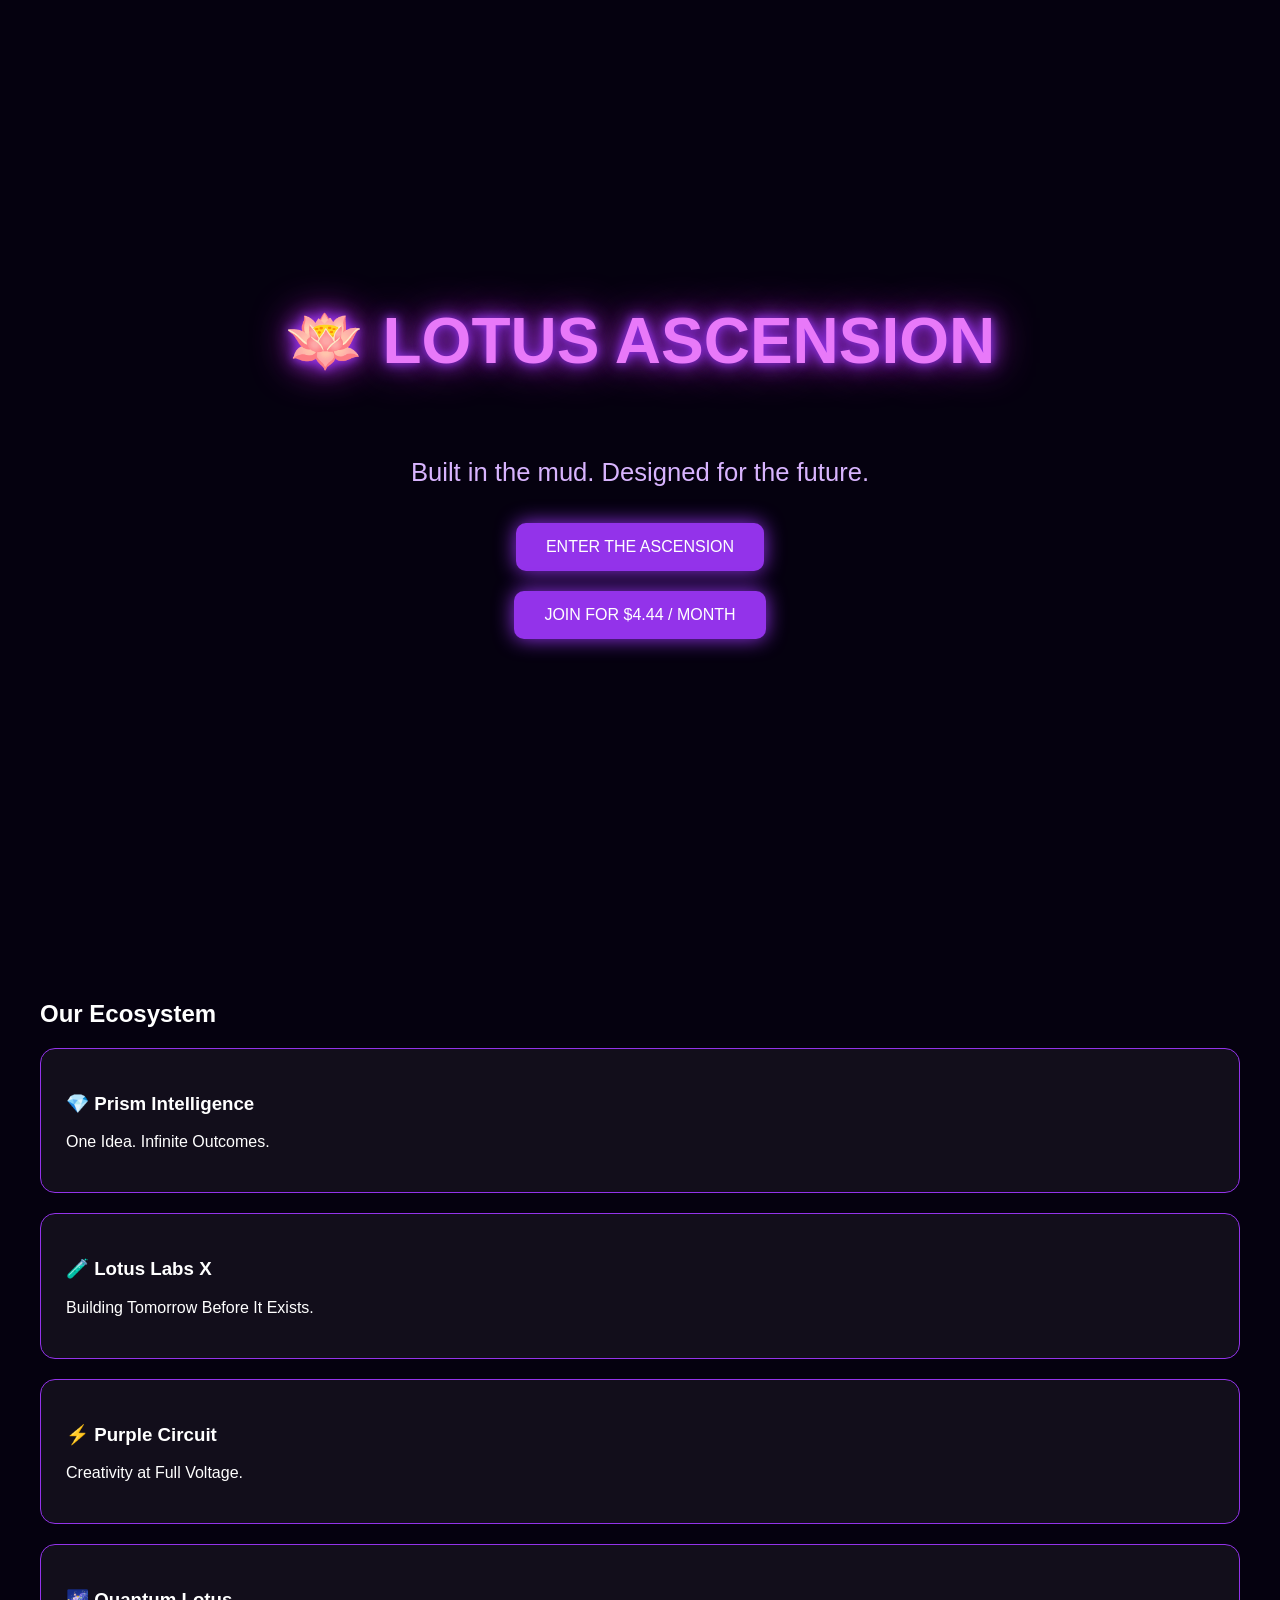
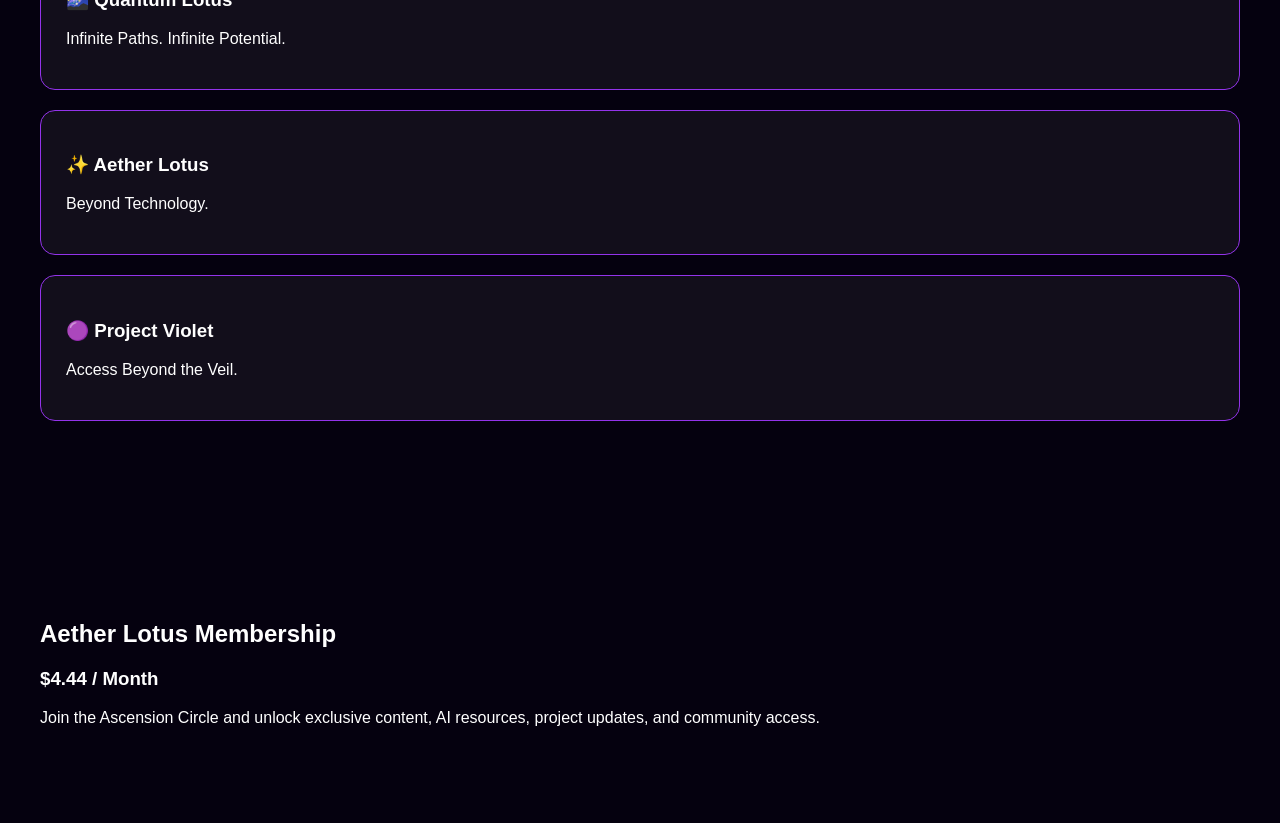
==== index.html @ d68dd7ea "Initial Lotus Ascension website launch Created the foundation of the Lotus Ascension digital ecosyst" ====
<!DOCTYPE html>
<html lang="en">
<head>
<meta charset="UTF-8">
<meta name="viewport" content="width=device-width, initial-scale=1.0">
<title>Lotus Ascension</title>

<style>
body{
    margin:0;
    background:#05010F;
    color:white;
    font-family:Arial, sans-serif;
}

.hero{
    min-height:100vh;
    display:flex;
    flex-direction:column;
    justify-content:center;
    align-items:center;
    text-align:center;
}

h1{
    font-size:4rem;
    color:#E879F9;
    text-shadow:
      0 0 10px #9333EA,
      0 0 20px #9333EA,
      0 0 40px #C026D3;
}

.subtitle{
    font-size:1.6rem;
    color:#d8b4fe;
}

.button{
    background:#9333EA;
    color:white;
    padding:15px 30px;
    margin:10px;
    text-decoration:none;
    border-radius:10px;
    box-shadow:0 0 20px #9333EA;
}

.section{
    max-width:1200px;
    margin:auto;
    padding:80px 25px;
}

.card{
    background:rgba(255,255,255,0.05);
    border:1px solid #9333EA;
    margin:20px 0;
    padding:25px;
    border-radius:15px;
}
</style>
</head>

<body>

<section class="hero">

<h1>🪷 LOTUS ASCENSION</h1>

<p class="subtitle">
Built in the mud. Designed for the future.
</p>

<a class="button" href="#ecosystem">
ENTER THE ASCENSION
</a>

<a class="button" href="#membership">
JOIN FOR $4.44 / MONTH
</a>

</section>

<section id="ecosystem" class="section">

<h2>Our Ecosystem</h2>

<div class="card">
<h3>💎 Prism Intelligence</h3>
<p>One Idea. Infinite Outcomes.</p>
</div>

<div class="card">
<h3>🧪 Lotus Labs X</h3>
<p>Building Tomorrow Before It Exists.</p>
</div>

<div class="card">
<h3>⚡ Purple Circuit</h3>
<p>Creativity at Full Voltage.</p>
</div>

<div class="card">
<h3>🌌 Quantum Lotus</h3>
<p>Infinite Paths. Infinite Potential.</p>
</div>

<div class="card">
<h3>✨ Aether Lotus</h3>
<p>Beyond Technology.</p>
</div>

<div class="card">
<h3>🟣 Project Violet</h3>
<p>Access Beyond the Veil.</p>
</div>

</section>

<section id="membership" class="section">

<h2>Aether Lotus Membership</h2>

<h3>$4.44 / Month</h3>

<p>
Join the Ascension Circle and unlock exclusive content,
AI resources, project updates, and community access.
</p>

</section>

</body>
</html>
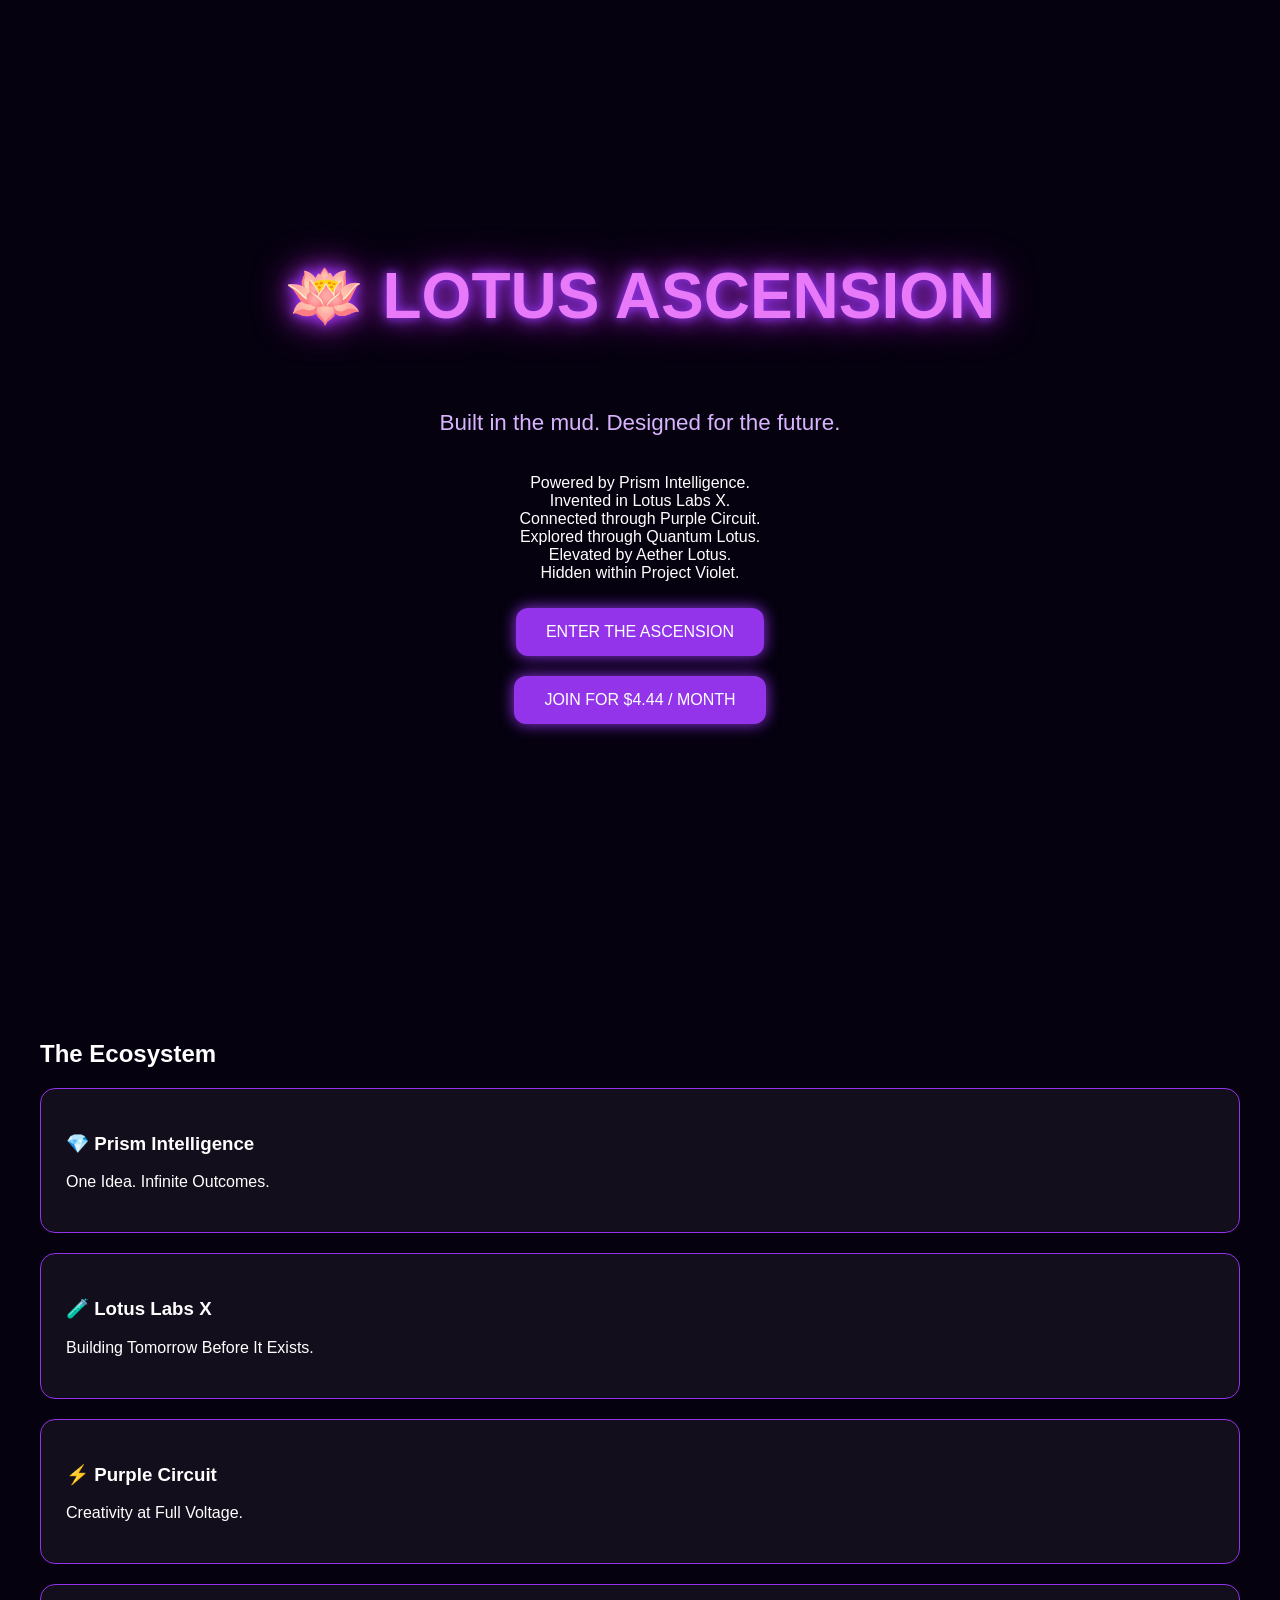
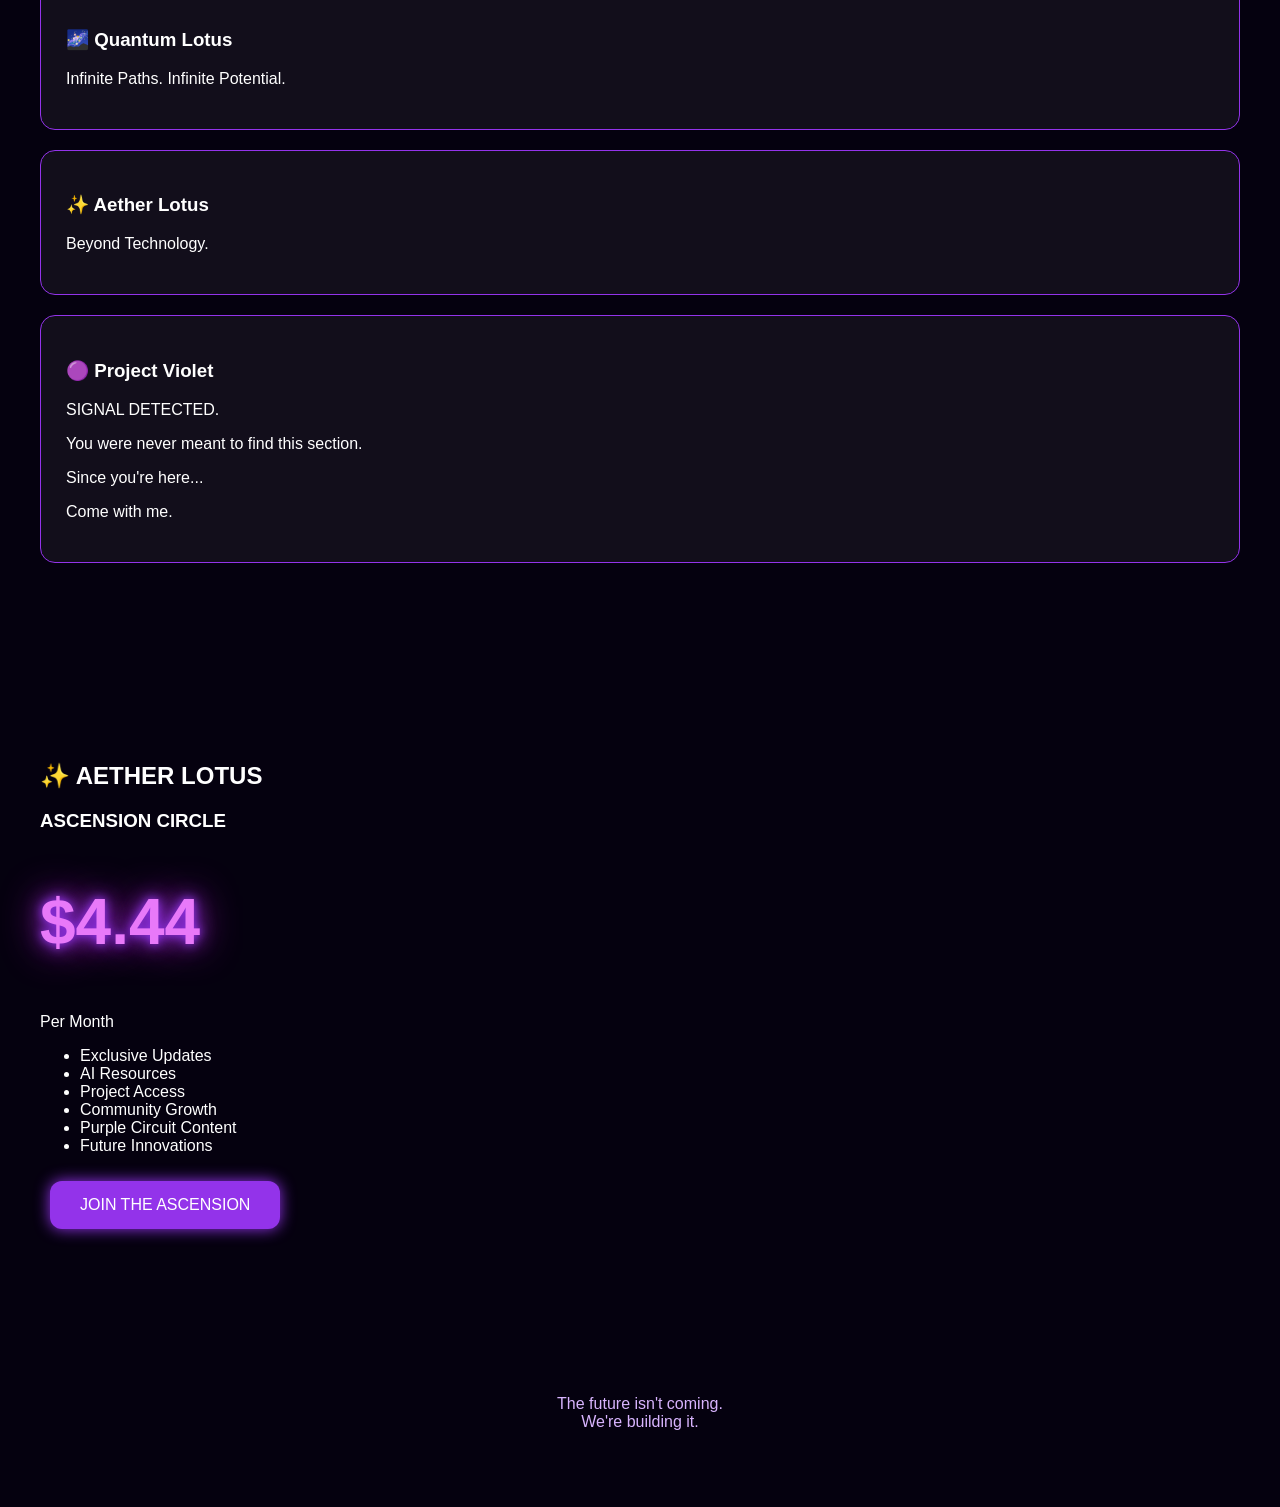
==== commit bf3645ef: "Add Lotus Ascension ecosystem Added Prism Intelligence, Lotus Labs X, Purple Circuit, Quantum Lotus," ====
--- a/index.html
+++ b/index.html
@@ -7,57 +7,62 @@
 
 <style>
 body{
-    margin:0;
-    background:#05010F;
-    color:white;
-    font-family:Arial, sans-serif;
+margin:0;
+background:#05010F;
+color:white;
+font-family:Arial,sans-serif;
 }
 
 .hero{
-    min-height:100vh;
-    display:flex;
-    flex-direction:column;
-    justify-content:center;
-    align-items:center;
-    text-align:center;
+min-height:100vh;
+display:flex;
+flex-direction:column;
+justify-content:center;
+align-items:center;
+text-align:center;
+padding:20px;
 }
 
 h1{
-    font-size:4rem;
-    color:#E879F9;
-    text-shadow:
-      0 0 10px #9333EA,
-      0 0 20px #9333EA,
-      0 0 40px #C026D3;
+font-size:4rem;
+color:#E879F9;
+text-shadow:0 0 10px #9333EA,0 0 20px #9333EA,0 0 40px #C026D3;
 }
 
 .subtitle{
-    font-size:1.6rem;
-    color:#d8b4fe;
+font-size:1.4rem;
+color:#D8B4FE;
 }
 
 .button{
-    background:#9333EA;
-    color:white;
-    padding:15px 30px;
-    margin:10px;
-    text-decoration:none;
-    border-radius:10px;
-    box-shadow:0 0 20px #9333EA;
+display:inline-block;
+margin:10px;
+padding:15px 30px;
+background:#9333EA;
+color:white;
+text-decoration:none;
+border-radius:12px;
+box-shadow:0 0 15px #9333EA;
 }
 
 .section{
-    max-width:1200px;
-    margin:auto;
-    padding:80px 25px;
+max-width:1200px;
+margin:auto;
+padding:80px 25px;
 }
 
 .card{
-    background:rgba(255,255,255,0.05);
-    border:1px solid #9333EA;
-    margin:20px 0;
-    padding:25px;
-    border-radius:15px;
+background:rgba(255,255,255,0.05);
+border:1px solid #9333EA;
+padding:25px;
+margin:20px 0;
+border-radius:15px;
+}
+
+footer{
+text-align:center;
+padding:60px;
+color:#D8B4FE;
 }
 </style>
 </head>
@@ -72,11 +77,18 @@
 Built in the mud. Designed for the future.
 </p>
 
-<a class="button" href="#ecosystem">
-ENTER THE ASCENSION
-</a>
+<p>
+Powered by Prism Intelligence.<br>
+Invented in Lotus Labs X.<br>
+Connected through Purple Circuit.<br>
+Explored through Quantum Lotus.<br>
+Elevated by Aether Lotus.<br>
+Hidden within Project Violet.
+</p>
 
-<a class="button" href="#membership">
+<a href="#ecosystem" class="button">ENTER THE ASCENSION</a>
+
+<a href="#membership" class="button">
 JOIN FOR $4.44 / MONTH
 </a>
 
@@ -84,7 +96,7 @@
 
 <section id="ecosystem" class="section">
 
-<h2>Our Ecosystem</h2>
+<h2>The Ecosystem</h2>
 
 <div class="card">
 <h3>💎 Prism Intelligence</h3>
@@ -113,23 +125,45 @@
 
 <div class="card">
 <h3>🟣 Project Violet</h3>
-<p>Access Beyond the Veil.</p>
+<p>SIGNAL DETECTED.</p>
+<p>You were never meant to find this section.</p>
+<p>Since you're here...</p>
+<p>Come with me.</p>
 </div>
 
 </section>
 
 <section id="membership" class="section">
 
-<h2>Aether Lotus Membership</h2>
+<h2>✨ AETHER LOTUS</h2>
 
-<h3>$4.44 / Month</h3>
+<h3>ASCENSION CIRCLE</h3>
 
-<p>
-Join the Ascension Circle and unlock exclusive content,
-AI resources, project updates, and community access.
-</p>
+<h1>$4.44</h1>
+
+<p>Per Month</p>
+
+<ul>
+<li>Exclusive Updates</li>
+<li>AI Resources</li>
+<li>Project Access</li>
+<li>Community Growth</li>
+<li>Purple Circuit Content</li>
+<li>Future Innovations</li>
+</ul>
+
+<a href="#" class="button">JOIN THE ASCENSION</a>
 
 </section>
 
+<footer>
+
+<p>
+The future isn't coming.<br>
+We're building it.
+</p>
+
+</footer>
+
 </body>
 </html>
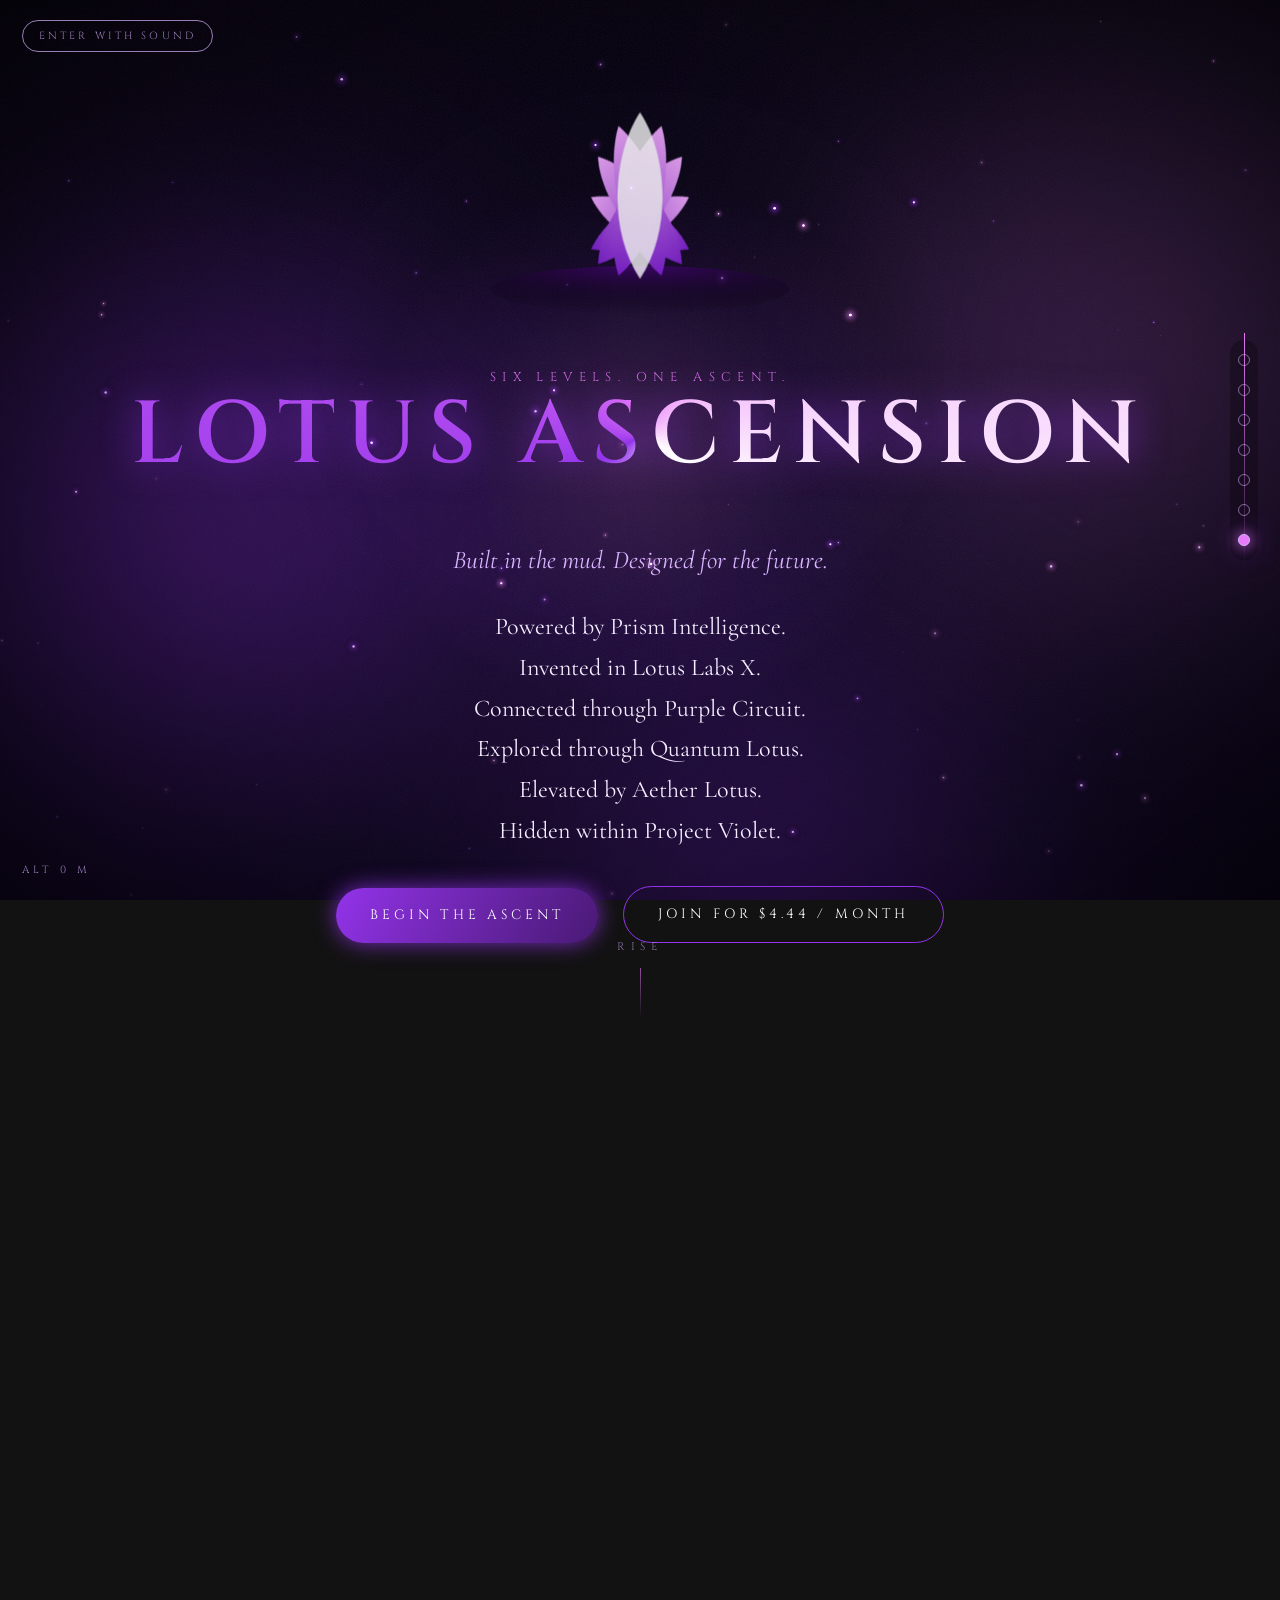
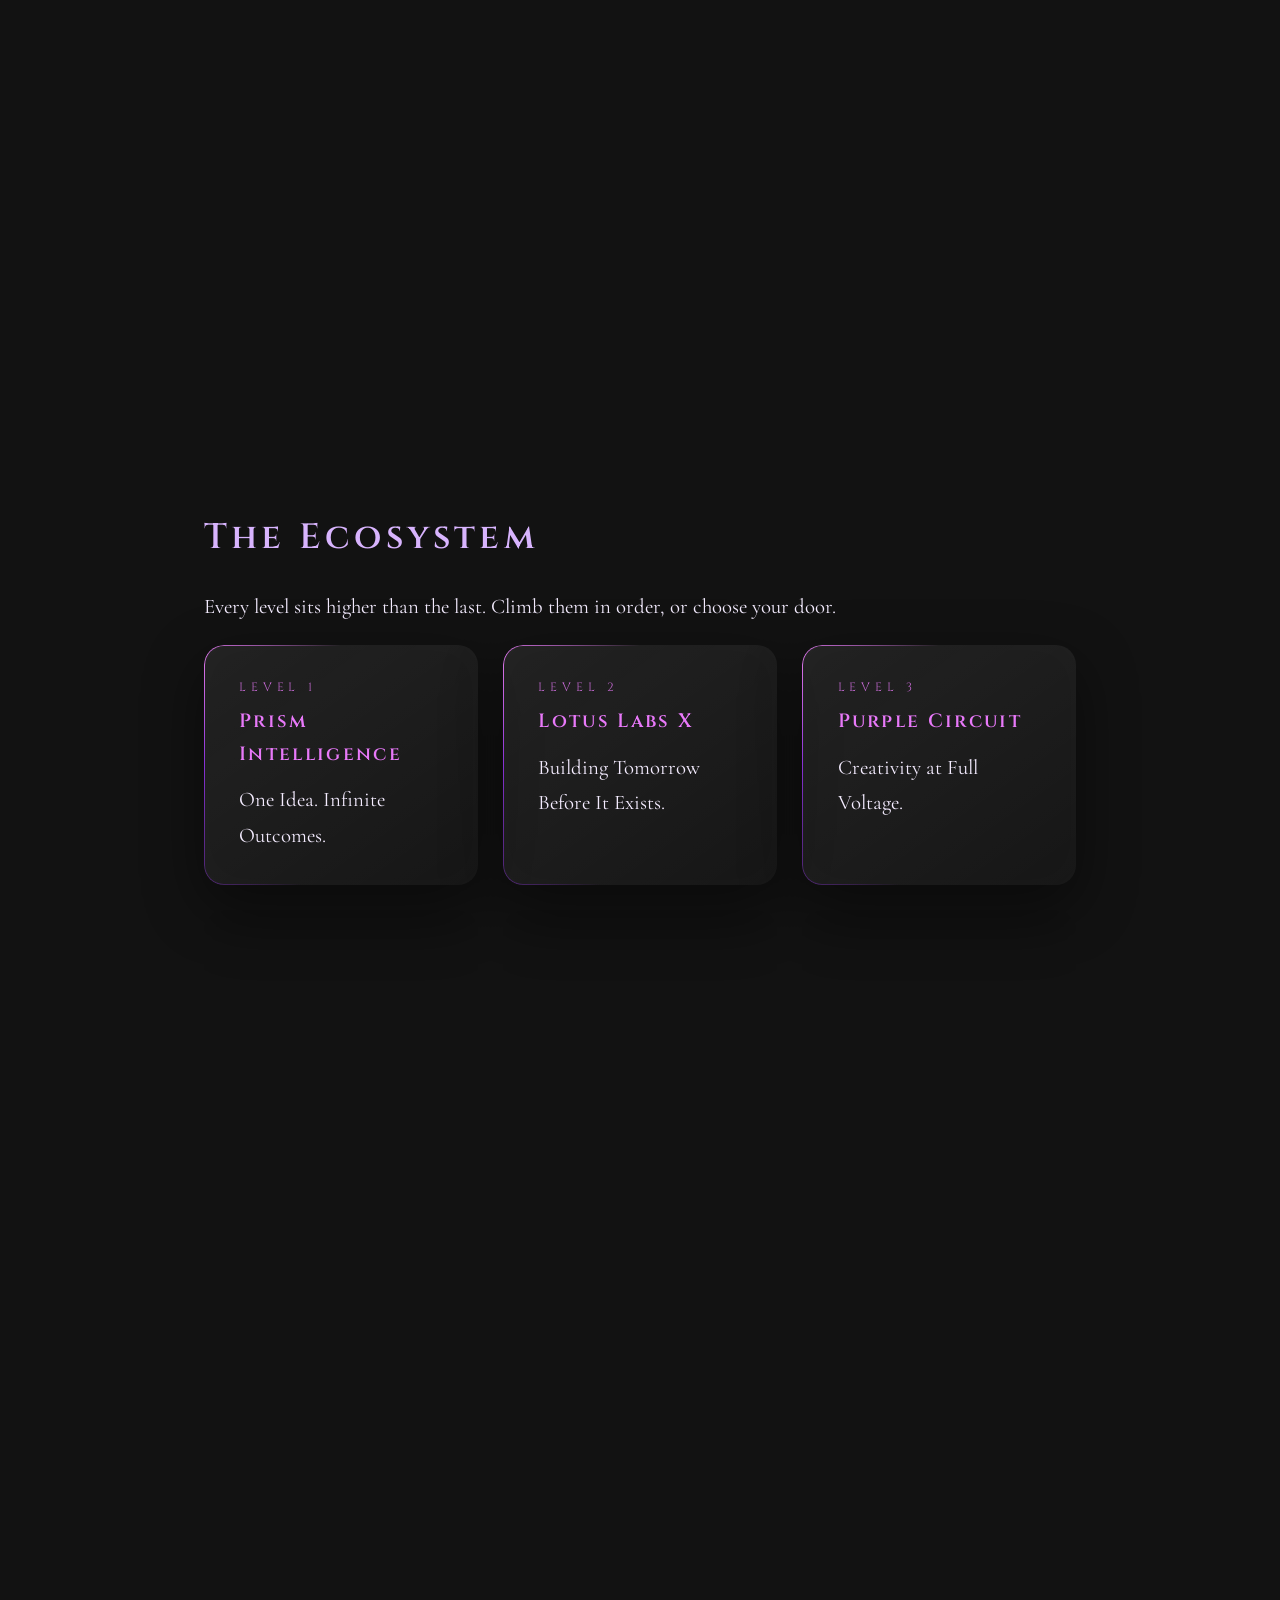
==== commit 9858f01a: "Turn each subject into an animated HTML page with ascent theme Co-authored-by: copilot-swe-agent[bot" ====
--- a/index.html
+++ b/index.html
@@ -4,80 +4,38 @@
 <meta charset="UTF-8">
 <meta name="viewport" content="width=device-width, initial-scale=1.0">
 <title>Lotus Ascension</title>
-
-<style>
-body{
-margin:0;
-background:#05010F;
-color:white;
-font-family:Arial,sans-serif;
-}
-
-.hero{
-min-height:100vh;
-display:flex;
-flex-direction:column;
-justify-content:center;
-align-items:center;
-text-align:center;
-padding:20px;
-}
-
-h1{
-font-size:4rem;
-color:#E879F9;
-text-shadow:0 0 10px #9333EA,0 0 20px #9333EA,0 0 40px #C026D3;
-}
-
-.subtitle{
-font-size:1.4rem;
-color:#D8B4FE;
-}
-
-.button{
-display:inline-block;
-margin:10px;
-padding:15px 30px;
-background:#9333EA;
-color:white;
-text-decoration:none;
-border-radius:12px;
-box-shadow:0 0 15px #9333EA;
-}
-
-.section{
-max-width:1200px;
-margin:auto;
-padding:80px 25px;
-}
-
-.card{
-background:rgba(255,255,255,0.05);
-border:1px solid #9333EA;
-padding:25px;
-margin:20px 0;
-border-radius:15px;
-}
-
-footer{
-text-align:center;
-padding:60px;
-color:#D8B4FE;
-}
-</style>
+<meta name="description" content="Built in the mud. Designed for the future.">
+<meta name="theme-color" content="#05010F">
+<link rel="preconnect" href="https://fonts.googleapis.com">
+<link rel="preconnect" href="https://fonts.gstatic.com" crossorigin>
+<link href="https://fonts.googleapis.com/css2?family=Cinzel:wght@500;700&family=Cormorant+Garamond:ital,wght@0,400;0,600;1,400&display=swap" rel="stylesheet">
+<link rel="stylesheet" href="style.css">
+<script src="script.js" defer></script>
 </head>
-
-<body>
+<body data-level="0" data-motes="80">
+<main>
 
 <section class="hero">
-
-<h1>🪷 LOTUS ASCENSION</h1>
-
-<p class="subtitle">
-Built in the mud. Designed for the future.
-</p>
-
-<p>
+<svg class="art" viewBox="-150 -160 300 220" aria-hidden="true">
+  <defs>
+    <linearGradient id="pg" x1="0" y1="1" x2="0" y2="0"><stop offset="0" stop-color="#7e22ce"/><stop offset="1" stop-color="#f0abfc"/></linearGradient>
+    <radialGradient id="mud" cx="50%" cy="0%" r="100%"><stop offset="0" stop-color="#3b0764"/><stop offset="1" stop-color="transparent"/></radialGradient>
+  </defs>
+  <ellipse cx="0" cy="10" rx="140" ry="22" fill="url(#mud)"/>
+  <g fill="url(#pg)" opacity=".9">
+    <g transform="rotate(-62)"><path class="petal" style="animation-delay:.2s" d="M0 0C-26 -34 -18 -80 0 -104C18 -80 26 -34 0 0Z"/></g>
+    <g transform="rotate(62)"><path class="petal" style="animation-delay:.2s" d="M0 0C-26 -34 -18 -80 0 -104C18 -80 26 -34 0 0Z"/></g>
+    <g transform="rotate(-38)"><path class="petal" style="animation-delay:.6s" d="M0 0C-28 -40 -20 -100 0 -128C20 -100 28 -40 0 0Z"/></g>
+    <g transform="rotate(38)"><path class="petal" style="animation-delay:.6s" d="M0 0C-28 -40 -20 -100 0 -128C20 -100 28 -40 0 0Z"/></g>
+    <g transform="rotate(-16)"><path class="petal" style="animation-delay:1s" d="M0 0C-30 -44 -22 -112 0 -146C22 -112 30 -44 0 0Z"/></g>
+    <g transform="rotate(16)"><path class="petal" style="animation-delay:1s" d="M0 0C-30 -44 -22 -112 0 -146C22 -112 30 -44 0 0Z"/></g>
+    <path class="petal" style="animation-delay:1.4s" d="M0 0C-32 -48 -24 -120 0 -156C24 -120 32 -48 0 0Z" fill="#fff" fill-opacity=".85"/>
+  </g>
+</svg>
+<span class="tag">Six levels. One ascent.</span>
+<h1 class="shine">Lotus Ascension</h1>
+<p class="subtitle">Built in the mud. Designed for the future.</p>
+<p class="lead">
 Powered by Prism Intelligence.<br>
 Invented in Lotus Labs X.<br>
 Connected through Purple Circuit.<br>
@@ -85,65 +43,64 @@
 Elevated by Aether Lotus.<br>
 Hidden within Project Violet.
 </p>
+<div>
+<a href="prism-intelligence.html" class="button">Begin The Ascent</a>
+<a href="#membership" class="button ghost">Join For $4.44 / Month</a>
+</div>
+<span class="scroll-hint">RISE</span>
+</section>
 
-<a href="#ecosystem" class="button">ENTER THE ASCENSION</a>
-
-<a href="#membership" class="button">
-JOIN FOR $4.44 / MONTH
-</a>
-
+<section id="pyramid" class="section" style="text-align:center">
+<span class="tag reveal">The Map</span>
+<h2 class="reveal">The Ascent</h2>
+<svg class="pyramid reveal" viewBox="0 0 520 360" role="group" aria-label="Pyramid of the five levels, with Project Violet floating above">
+  <defs>
+    <linearGradient id="tier" x1="0" y1="0" x2="0" y2="1"><stop offset="0" stop-color="#e879f9" stop-opacity=".55"/><stop offset="1" stop-color="#7e22ce" stop-opacity=".25"/></linearGradient>
+    <linearGradient id="ray" x1="0" y1="0" x2="0" y2="1"><stop offset="0" stop-color="#e9d5ff" stop-opacity=".9"/><stop offset="1" stop-color="#e9d5ff" stop-opacity="0"/></linearGradient>
+  </defs>
+  <ellipse cx="200" cy="312" rx="190" ry="14" fill="#3b0764" opacity=".6"/>
+  <rect class="ray" x="198.5" y="54" width="3" height="250" fill="url(#ray)"/>
+  <g class="cap"><polygon points="200,6 224,50 176,50"/><circle cx="200" cy="34" r="3.5"/></g>
+  <a href="aether-lotus.html" class="tier" aria-label="Level 5, Aether Lotus"><polygon points="194,80 206,80 230,120 170,120"/></a>
+  <a href="quantum-lotus.html" class="tier" aria-label="Level 4, Quantum Lotus"><polygon points="166.4,126 233.6,126 257.6,166 142.4,166"/></a>
+  <a href="purple-circuit.html" class="tier" aria-label="Level 3, Purple Circuit"><polygon points="138.8,172 261.2,172 285.2,212 114.8,212"/></a>
+  <a href="lotus-labs-x.html" class="tier" aria-label="Level 2, Lotus Labs X"><polygon points="111.2,218 288.8,218 312.8,258 87.2,258"/></a>
+  <a href="prism-intelligence.html" class="tier" aria-label="Level 1, Prism Intelligence"><polygon points="83.6,264 316.4,264 340.4,304 59.6,304"/></a>
+  <g class="lbl" text-anchor="start">
+    <text x="262" y="44" class="v">??  PROJECT VIOLET</text>
+    <text x="246" y="105">5  AETHER LOTUS</text>
+    <text x="272" y="151">4  QUANTUM LOTUS</text>
+    <text x="298" y="197">3  PURPLE CIRCUIT</text>
+    <text x="324" y="243">2  LOTUS LABS X</text>
+    <text x="350" y="289">1  PRISM INTELLIGENCE</text>
+  </g>
+</svg>
+<div class="card reveal" style="margin-top:2rem">
+<p>The base is the mind. Each tier lifts you higher, and each is built on the one beneath it.</p>
+<p>At the summit floats the one piece that cannot be built, only found. <strong>Project Violet.</strong></p>
+</div>
 </section>
 
 <section id="ecosystem" class="section">
-
-<h2>The Ecosystem</h2>
-
-<div class="card">
-<h3>💎 Prism Intelligence</h3>
-<p>One Idea. Infinite Outcomes.</p>
+<h2 class="reveal">The Ecosystem</h2>
+<p class="reveal">Every level sits higher than the last. Climb them in order, or choose your door.</p>
+<div class="grid">
+<a class="card reveal" href="prism-intelligence.html"><span class="level-no">LEVEL 1</span><h3>Prism Intelligence</h3><p>One Idea. Infinite Outcomes.</p></a>
+<a class="card reveal" href="lotus-labs-x.html"><span class="level-no">LEVEL 2</span><h3>Lotus Labs X</h3><p>Building Tomorrow Before It Exists.</p></a>
+<a class="card reveal" href="purple-circuit.html"><span class="level-no">LEVEL 3</span><h3>Purple Circuit</h3><p>Creativity at Full Voltage.</p></a>
+<a class="card reveal" href="quantum-lotus.html"><span class="level-no">LEVEL 4</span><h3>Quantum Lotus</h3><p>Infinite Paths. Infinite Potential.</p></a>
+<a class="card reveal" href="aether-lotus.html"><span class="level-no">LEVEL 5</span><h3>Aether Lotus</h3><p>Beyond Technology.</p></a>
+<a class="card reveal signal" href="project-violet.html"><span class="level-no">LEVEL ?</span><h3>Project Violet</h3><p>SIGNAL DETECTED.</p><p>You were never meant to find this section.</p><p>Since you're here, come with me.</p></a>
 </div>
-
-<div class="card">
-<h3>🧪 Lotus Labs X</h3>
-<p>Building Tomorrow Before It Exists.</p>
-</div>
-
-<div class="card">
-<h3>⚡ Purple Circuit</h3>
-<p>Creativity at Full Voltage.</p>
-</div>
-
-<div class="card">
-<h3>🌌 Quantum Lotus</h3>
-<p>Infinite Paths. Infinite Potential.</p>
-</div>
-
-<div class="card">
-<h3>✨ Aether Lotus</h3>
-<p>Beyond Technology.</p>
-</div>
-
-<div class="card">
-<h3>🟣 Project Violet</h3>
-<p>SIGNAL DETECTED.</p>
-<p>You were never meant to find this section.</p>
-<p>Since you're here...</p>
-<p>Come with me.</p>
-</div>
-
 </section>
 
 <section id="membership" class="section">
-
-<h2>✨ AETHER LOTUS</h2>
-
-<h3>ASCENSION CIRCLE</h3>
-
-<h1>$4.44</h1>
-
-<p>Per Month</p>
-
-<ul>
+<div class="card reveal" style="text-align:center">
+<span class="tag">Aether Lotus</span>
+<h2>Ascension Circle</h2>
+<div class="price shine">$4.44</div>
+<p>Per month</p>
+<ul class="glyphs" style="display:inline-block;text-align:left">
 <li>Exclusive Updates</li>
 <li>AI Resources</li>
 <li>Project Access</li>
@@ -151,19 +108,13 @@
 <li>Purple Circuit Content</li>
 <li>Future Innovations</li>
 </ul>
-
-<a href="#" class="button">JOIN THE ASCENSION</a>
-
+<div><a href="#" class="button">Join The Ascension</a></div>
+</div>
 </section>
 
-<footer>
-
-<p>
-The future isn't coming.<br>
-We're building it.
-</p>
-
+</main>
+<footer class="reveal">
+<p>The future isn't coming.<br>We're building it.</p>
 </footer>
-
 </body>
 </html>
--- a/style.css
+++ b/style.css
@@ -0,0 +1,253 @@
+/* ===== Lotus Ascension: shared engine ===== */
+
+/* Typed custom properties let the browser animate gradients and angles */
+@property --angle{syntax:"<angle>";initial-value:0deg;inherits:false}
+@property --glow{syntax:"<number>";initial-value:.5;inherits:true}
+@property --mx{syntax:"<percentage>";initial-value:50%;inherits:true}
+@property --my{syntax:"<percentage>";initial-value:50%;inherits:true}
+
+:root{
+  --bg1:#05010F;--bg2:#0a0220;
+  --accent:#9333EA;--accent2:#E879F9;
+  --ink:#f4ecff;--soft:#d8b4fe;
+  --serif:"Cinzel","Trajan Pro",Georgia,serif;
+  --body:"Cormorant Garamond",Georgia,"Times New Roman",serif;
+}
+body[data-level="1"]{--bg1:#06021a;--bg2:#10063a;--accent:#A855F7;--accent2:#67E8F9}
+body[data-level="2"]{--bg1:#030a1a;--bg2:#0b0a2e;--accent:#8B5CF6;--accent2:#5EEAD4}
+body[data-level="3"]{--bg1:#0a0120;--bg2:#1a0436;--accent:#C026D3;--accent2:#F0ABFC}
+body[data-level="4"]{--bg1:#0b0630;--bg2:#1a0f4d;--accent:#818CF8;--accent2:#C4B5FD}
+body[data-level="5"]{--bg1:#1a0b3d;--bg2:#3b1470;--accent:#F0ABFC;--accent2:#FDE68A;--soft:#f3e8ff}
+body[data-level="6"]{--bg1:#010004;--bg2:#08021a;--accent:#7C3AED;--accent2:#E9D5FF}
+
+*{box-sizing:border-box}
+html{scroll-behavior:smooth;color-scheme:dark}
+body{
+  margin:0;min-height:100vh;color:var(--ink);
+  font-family:var(--body);font-size:1.3rem;line-height:1.7;
+  background:linear-gradient(180deg,var(--bg1),var(--bg2));
+  background-attachment:fixed;overflow-x:hidden;
+}
+::selection{background:var(--accent);color:#fff}
+
+/* ----- the sky: everything behind the content ----- */
+.sky{position:fixed;inset:0;z-index:-1;overflow:hidden;pointer-events:none}
+.aura{position:absolute;width:70vmax;height:70vmax;border-radius:50%;filter:blur(90px);mix-blend-mode:screen;opacity:.45;will-change:transform}
+.a1{background:radial-gradient(circle,var(--accent),transparent 65%);left:-20vmax;top:10vh;animation:drift1 34s ease-in-out infinite alternate}
+.a2{background:radial-gradient(circle,var(--accent2),transparent 65%);right:-25vmax;top:-10vh;opacity:.28;animation:drift2 41s ease-in-out infinite alternate}
+.a3{background:radial-gradient(circle,var(--accent),transparent 60%);left:25vw;bottom:-35vmax;opacity:.35;animation:drift3 47s ease-in-out infinite alternate}
+@keyframes drift1{to{transform:translate(35vw,-18vh) scale(1.25) rotate(40deg)}}
+@keyframes drift2{to{transform:translate(-30vw,30vh) scale(.85) rotate(-30deg)}}
+@keyframes drift3{to{transform:translate(-20vw,-25vh) scale(1.3)}}
+.sky canvas{position:absolute;inset:0;width:100%;height:100%}
+.vignette{position:absolute;inset:0;background:radial-gradient(ellipse at 50% 40%,transparent 35%,rgba(0,0,0,.65))}
+/* film grain from an SVG turbulence filter, no image file needed */
+.grain{position:absolute;inset:-50%;opacity:.07;mix-blend-mode:overlay;
+  background:url("data:image/svg+xml;utf8,<svg xmlns='http://www.w3.org/2000/svg' width='200' height='200'><filter id='n'><feTurbulence type='fractalNoise' baseFrequency='.8' numOctaves='2' stitchTiles='stitch'/></filter><rect width='100%' height='100%' filter='url(%23n)'/></svg>");
+  animation:grain 1.2s steps(6) infinite}
+@keyframes grain{25%{transform:translate(-3%,2%)}50%{transform:translate(2%,-3%)}75%{transform:translate(-2%,-2%)}}
+
+/* cursor spotlight lights up cards and the page itself */
+.spot{position:fixed;inset:0;z-index:0;pointer-events:none;
+  background:radial-gradient(420px circle at var(--cx,50%) var(--cy,50%),color-mix(in srgb,var(--accent2) 14%,transparent),transparent 70%);
+  mix-blend-mode:screen}
+
+/* ----- typography ----- */
+h1,h2,h3{font-family:var(--serif);font-weight:600;letter-spacing:.12em;margin:0 0 .6em}
+h1{font-size:clamp(2.4rem,8vw,5.5rem);line-height:1.1;text-transform:uppercase}
+h2{font-size:clamp(1.4rem,3.2vw,2.2rem);color:var(--soft)}
+h3{font-size:1.2rem;color:var(--accent2)}
+p{margin:0 0 1em}
+a{color:var(--accent2)}
+/* shimmering metallic title: a gradient angle that slowly rotates */
+.shine{
+  background:conic-gradient(from var(--angle) at 50% 50%,var(--accent2),#fff,var(--accent),var(--accent2));
+  -webkit-background-clip:text;background-clip:text;color:transparent;
+  animation:spin 9s linear infinite;
+  filter:drop-shadow(0 0 18px color-mix(in srgb,var(--accent) 70%,transparent));
+}
+@keyframes spin{to{--angle:360deg}}
+.tag{font-family:var(--serif);font-size:.8rem;letter-spacing:.5em;text-transform:uppercase;color:var(--accent2);opacity:.85}
+.subtitle{font-size:1.6rem;font-style:italic;color:var(--soft)}
+
+/* ----- layout ----- */
+main{position:relative;z-index:1}
+.hero{min-height:100vh;display:flex;flex-direction:column;align-items:center;justify-content:center;text-align:center;padding:12vh 24px 10vh;position:relative}
+.hero .art{width:min(320px,70vw);height:auto;margin-bottom:1.5rem;overflow:visible}
+.section{max-width:920px;margin:auto;padding:12vh 24px}
+.scroll-hint{position:absolute;bottom:4vh;font-family:var(--serif);font-size:.7rem;letter-spacing:.5em;color:var(--soft);opacity:.6;animation:bob 3s ease-in-out infinite}
+.scroll-hint::after{content:"";display:block;width:1px;height:50px;margin:12px auto 0;background:linear-gradient(var(--accent2),transparent)}
+@keyframes bob{50%{transform:translateY(10px);opacity:.3}}
+
+/* ----- glass cards with a rotating light border ----- */
+.card{
+  position:relative;padding:2rem 2.2rem;margin:0 0 2.2rem;border-radius:20px;
+  background:linear-gradient(145deg,rgba(255,255,255,.07),rgba(255,255,255,.02));
+  backdrop-filter:blur(14px) saturate(140%);-webkit-backdrop-filter:blur(14px) saturate(140%);
+  transform:perspective(900px) rotateX(var(--rx,0deg)) rotateY(var(--ry,0deg));
+  transition:transform .25s ease-out,box-shadow .4s;
+  box-shadow:0 20px 60px rgba(0,0,0,.45),inset 0 0 40px rgba(255,255,255,.02);
+}
+.card::before{ /* animated gradient border via mask-composite */
+  content:"";position:absolute;inset:0;border-radius:inherit;padding:1px;
+  background:conic-gradient(from var(--angle),transparent 0 55%,var(--accent) 75%,var(--accent2) 85%,transparent 100%);
+  -webkit-mask:linear-gradient(#000 0 0) content-box,linear-gradient(#000 0 0);
+  -webkit-mask-composite:xor;mask-composite:exclude;
+  animation:spin 12s linear infinite;pointer-events:none;opacity:.9}
+.card::after{ /* spotlight that follows the pointer inside the card */
+  content:"";position:absolute;inset:0;border-radius:inherit;pointer-events:none;opacity:0;transition:opacity .4s;
+  background:radial-gradient(260px circle at var(--mx) var(--my),color-mix(in srgb,var(--accent2) 22%,transparent),transparent 70%)}
+.card:hover{box-shadow:0 30px 80px color-mix(in srgb,var(--accent) 35%,transparent)}
+.card:hover::after{opacity:1}
+a.card{display:block;text-decoration:none;color:inherit}
+.card p:last-child{margin-bottom:0}
+
+/* ----- buttons ----- */
+.button{
+  position:relative;display:inline-block;margin:10px;padding:16px 34px;border-radius:999px;
+  font-family:var(--serif);font-size:.85rem;letter-spacing:.3em;text-transform:uppercase;text-decoration:none;color:#fff;cursor:pointer;
+  background:linear-gradient(120deg,var(--accent),color-mix(in srgb,var(--accent) 50%,#000));
+  box-shadow:0 0 calc(10px + 25px*var(--glow)) color-mix(in srgb,var(--accent) 80%,transparent);
+  animation:breathe 5s ease-in-out infinite;overflow:hidden;border:0;list-style:none;
+  transition:transform .3s}
+.button::after{content:"";position:absolute;inset:0;background:linear-gradient(100deg,transparent 30%,rgba(255,255,255,.35) 50%,transparent 70%);transform:translateX(-120%);transition:transform .8s}
+.button:hover{transform:translateY(-3px) scale(1.03)}
+.button:hover::after{transform:translateX(120%)}
+.button.ghost{background:transparent;border:1px solid var(--accent);box-shadow:none}
+@keyframes breathe{50%{--glow:1}}
+summary.button::-webkit-details-marker{display:none}
+
+/* ----- scroll reveal: scroll-driven where supported, JS fallback otherwise ----- */
+.reveal{opacity:0;transform:translateY(40px);filter:blur(6px);transition:opacity 1.4s ease,transform 1.4s cubic-bezier(.2,.7,.2,1),filter 1.4s ease;transition-delay:var(--d,0s)}
+.reveal.in{opacity:1;transform:none;filter:none}
+@supports (animation-timeline:view()){
+  .parallax{animation:lift linear both;animation-timeline:view();animation-range:cover 0% cover 100%}
+  @keyframes lift{from{transform:translateY(60px)}to{transform:translateY(-60px)}}
+}
+
+/* ----- altitude gauge: you can always see how high you are ----- */
+.ascent{position:fixed;right:22px;top:50%;transform:translateY(-50%);z-index:5;display:flex;flex-direction:column-reverse;gap:18px;padding:14px 8px;
+  border-radius:999px;background:rgba(0,0,0,.25);backdrop-filter:blur(8px)}
+.ascent a{position:relative;width:12px;height:12px;border-radius:50%;border:1px solid var(--soft);opacity:.55;transition:.4s}
+.ascent a:hover{opacity:1;transform:scale(1.4);background:var(--accent2)}
+.ascent a[aria-current]{opacity:1;background:var(--accent2);box-shadow:0 0 14px var(--accent2),0 0 30px var(--accent)}
+.ascent a::before{content:attr(data-label);position:absolute;right:26px;top:50%;transform:translateY(-50%);white-space:nowrap;font-family:var(--serif);font-size:.65rem;letter-spacing:.25em;text-transform:uppercase;color:var(--ink);opacity:0;pointer-events:none;transition:.3s}
+.ascent a:hover::before{opacity:1}
+.ascent i{position:absolute;left:50%;top:-7px;bottom:-7px;width:1px;background:linear-gradient(var(--accent2),transparent);z-index:-1}
+.altitude{position:fixed;left:22px;bottom:20px;z-index:5;font-family:var(--serif);font-size:.65rem;letter-spacing:.4em;color:var(--soft);opacity:.7}
+
+/* sound toggle (audio never starts without a click) */
+.sound{position:fixed;left:22px;top:20px;z-index:5;background:none;border:1px solid var(--soft);color:var(--soft);border-radius:999px;padding:8px 16px;font-family:var(--serif);font-size:.65rem;letter-spacing:.3em;cursor:pointer;opacity:.7}
+.sound:hover,.sound[aria-pressed="true"]{opacity:1;border-color:var(--accent2);color:var(--accent2);box-shadow:0 0 16px var(--accent)}
+
+/* ----- footers and misc ----- */
+footer{text-align:center;padding:12vh 24px 16vh;color:var(--soft);font-style:italic;position:relative;z-index:1}
+.price{font-family:var(--serif);font-size:clamp(3rem,10vw,6rem);margin:.2em 0}
+ul.glyphs{list-style:none;padding:0}
+ul.glyphs li{padding:.4em 0 .4em 2em;position:relative}
+ul.glyphs li::before{content:"✦";position:absolute;left:0;color:var(--accent2);animation:twinkle 3s ease-in-out infinite}
+ul.glyphs li:nth-child(2n)::before{animation-delay:-1s}
+@keyframes twinkle{50%{opacity:.25;transform:scale(.7)}}
+textarea{width:100%;min-height:110px;margin-top:1rem;padding:14px 16px;resize:vertical;border-radius:14px;color:var(--ink);font:inherit;
+  background:rgba(0,0,0,.35);border:1px solid color-mix(in srgb,var(--accent) 60%,transparent)}
+textarea:focus{outline:none;box-shadow:0 0 0 2px var(--accent2),0 0 30px var(--accent)}
+details[open] .answer{animation:fade 1.5s both}
+@keyframes fade{from{opacity:0;transform:translateY(10px)}}
+.saved{font-size:.8rem;letter-spacing:.2em;color:var(--accent2);opacity:0;transition:opacity .6s}
+.saved.on{opacity:1}
+/* handwritten-feeling reveal: words fade in one after another */
+.words span{opacity:0;display:inline-block;transition:opacity 1.2s,transform 1.2s,filter 1.2s;transform:translateY(8px);filter:blur(4px);margin-right:.28em}
+.words.in span{opacity:1;transform:none;filter:none}
+
+/* ----- signature art animations ----- */
+.art *{transform-box:fill-box;transform-origin:center}
+.beam{stroke-dasharray:200;animation:beam 5s ease-in-out infinite alternate}
+@keyframes beam{from{stroke-dashoffset:200;opacity:.2}to{stroke-dashoffset:0;opacity:1}}
+.flow{stroke-dasharray:6 14;animation:flow 2.2s linear infinite}
+@keyframes flow{to{stroke-dashoffset:-40}}
+.node{animation:pulse 2.8s ease-in-out infinite}
+@keyframes pulse{50%{transform:scale(1.8);opacity:.4}}
+.orbit{animation:rot 24s linear infinite}
+.orbit.r2{animation-duration:38s;animation-direction:reverse}
+.orbit.r3{animation-duration:55s}
+@keyframes rot{to{transform:rotate(360deg)}}
+.halo{animation:halo 8s ease-in-out infinite}
+@keyframes halo{50%{transform:scale(1.15);opacity:.5}}
+.bubble{animation:bubble 6s ease-in infinite;opacity:0}
+@keyframes bubble{0%{transform:translateY(0);opacity:0}15%{opacity:.9}100%{transform:translateY(-120px) scale(.4);opacity:0}}
+.eclipse{animation:eclipse 30s ease-in-out infinite alternate}
+@keyframes eclipse{to{transform:translateX(18px)}}
+/* heat-shimmer on Aether: an SVG turbulence filter is applied to the art */
+.shimmer{filter:url(#heat)}
+/* lab scan line */
+.scan::after{content:"";position:absolute;left:0;right:0;height:2px;background:linear-gradient(90deg,transparent,var(--accent2),transparent);top:0;animation:scan 6s linear infinite;opacity:.6}
+@keyframes scan{to{top:100%}}
+/* quantum: reality cards flicker between states */
+.flicker{animation:flicker 7s steps(1) infinite}
+@keyframes flicker{0%,92%,96%{opacity:1}94%{opacity:.35;transform:translateX(3px)}98%{opacity:.6;transform:translateX(-2px)}}
+/* violet: the transmission glitches very gently */
+.signal{animation:signal 9s steps(1) infinite}
+@keyframes signal{0%,90%,100%{text-shadow:0 0 20px var(--accent)}91%{text-shadow:-3px 0 var(--accent2),3px 0 var(--accent)}93%{text-shadow:3px 0 var(--accent2),-3px 0 var(--accent)}95%{text-shadow:0 0 20px var(--accent)}}
+
+@media(max-width:700px){.ascent,.altitude{display:none}body{font-size:1.15rem}.card{padding:1.5rem}}
+@media(prefers-reduced-motion:reduce){
+  *,*::before,*::after{animation-duration:.01ms!important;animation-iteration-count:1!important;transition-duration:.01ms!important}
+  .reveal,.words span{opacity:1;transform:none;filter:none}
+}
+
+/* lotus bloom on the home page */
+.art .petal{transform-origin:50% 100%;animation:bloom 5s cubic-bezier(.2,.7,.2,1) both,sway 9s ease-in-out 5s infinite alternate}
+@keyframes bloom{from{transform:scale(.05);opacity:0}}
+@keyframes sway{to{transform:scale(1.05) rotate(2deg)}}
+.level-no{font-family:var(--serif);font-size:.75rem;letter-spacing:.4em;color:var(--accent2);opacity:.8;margin-bottom:.5rem;display:block}
+.grid{display:grid;grid-template-columns:repeat(auto-fit,minmax(250px,1fr));gap:1.6rem}
+.grid .card{margin:0}
+.lead{font-size:1.5rem;max-width:34ch;margin-inline:auto}
+
+/* ----- cursor glow: soft halo that trails the pointer, with a bright core ----- */
+.spot{background:radial-gradient(380px circle at var(--cx,50%) var(--cy,50%),color-mix(in srgb,var(--accent2) 20%,transparent),color-mix(in srgb,var(--accent) 8%,transparent) 45%,transparent 72%)}
+.core{position:fixed;left:0;top:0;width:14px;height:14px;margin:-7px 0 0 -7px;border-radius:50%;z-index:60;pointer-events:none;
+  background:radial-gradient(circle,#fff,var(--accent2) 45%,transparent 70%);box-shadow:0 0 24px 8px color-mix(in srgb,var(--accent) 70%,transparent);
+  mix-blend-mode:screen;transition:width .3s,height .3s,margin .3s,opacity .3s;opacity:0}
+.core.on{opacity:1}
+.core.big{width:46px;height:46px;margin:-23px 0 0 -23px}
+@media(pointer:coarse){.core,.spot{display:none}}
+
+/* ----- the mist: rises to swallow the page, then lifts away on the next one ----- */
+.mist{position:fixed;inset:-20vh -10vw;z-index:100;pointer-events:none;transform:translateY(120%);opacity:0;
+  transition:transform 1.3s cubic-bezier(.55,0,.25,1),opacity .9s ease}
+.mist i{position:absolute;inset:0;filter:blur(40px);
+  background:
+   radial-gradient(40vmax 28vmax at 15% 70%,rgba(168,85,247,.95),transparent 70%),
+   radial-gradient(46vmax 30vmax at 55% 55%,rgba(126,34,206,.98),transparent 72%),
+   radial-gradient(38vmax 26vmax at 90% 75%,rgba(217,70,239,.85),transparent 70%),
+   radial-gradient(60vmax 40vmax at 50% 110%,rgba(88,28,135,1),transparent 70%),
+   linear-gradient(180deg,rgba(76,29,149,.9),rgba(46,16,101,.96))}
+.mist i:nth-child(2){animation:mistA 7s ease-in-out infinite alternate;opacity:.8;mix-blend-mode:screen}
+.mist i:nth-child(3){animation:mistB 9s ease-in-out infinite alternate;opacity:.6;transform:scaleX(-1)}
+@keyframes mistA{to{transform:translate(6vw,-8vh) scale(1.15)}}
+@keyframes mistB{to{transform:scaleX(-1) translate(5vw,-10vh) scale(1.2)}}
+.mist::after{content:"";position:absolute;inset:0;background:radial-gradient(circle at 50% 50%,rgba(255,255,255,.35),transparent 45%);opacity:0;transition:opacity .9s}
+.mist.cover{transform:translateY(0);opacity:1}
+.mist.cover::after{opacity:1}
+.mist.instant{transition:none}
+.mist.lift{transform:translateY(-130%);opacity:0;transition:transform 2.2s cubic-bezier(.3,.6,.2,1),opacity 2.2s ease}
+/* the page itself warps as you leave and settles as you arrive */
+body.leaving main,body.leaving .sky{transition:transform 1.3s ease-in,filter 1.3s ease-in;transform:translateY(-4vh) scale(1.03);filter:blur(6px) brightness(1.3) hue-rotate(15deg)}
+body.arriving main{animation:land 2.4s cubic-bezier(.2,.7,.2,1) both}
+@keyframes land{from{transform:translateY(5vh) scale(.98);filter:blur(10px)}}
+
+/* ----- the pyramid: five tiers (levels) and a floating capstone (Project Violet) ----- */
+.pyramid{width:min(560px,100%);height:auto;overflow:visible;display:block;margin:1.5rem auto 0;filter:drop-shadow(0 0 28px color-mix(in srgb,var(--accent) 70%,transparent))}
+.pyramid .tier polygon,.pyramid polygon.tier{fill:url(#tier);stroke:var(--accent2);stroke-width:1.2;stroke-linejoin:round;transition:fill .4s,filter .4s,transform .5s cubic-bezier(.2,.7,.2,1);cursor:pointer;transform-box:fill-box;transform-origin:center}
+.pyramid .tier:hover polygon,.pyramid .tier:focus-visible polygon{fill:var(--accent2);fill-opacity:.55;filter:drop-shadow(0 0 14px var(--accent2));transform:translateY(-4px)}
+.pyramid .cap polygon{fill:#fff;fill-opacity:.12;stroke:#fff;stroke-width:1.4;stroke-linejoin:round;animation:capfloat 6s ease-in-out infinite;filter:drop-shadow(0 0 12px #fff)}
+.pyramid .cap circle{fill:#fff;animation:capfloat 6s ease-in-out infinite,pulse 3s ease-in-out infinite;transform-box:fill-box;transform-origin:center}
+.pyramid a.cap{cursor:pointer}
+.pyramid .ray{animation:rayglow 5s ease-in-out infinite alternate}
+@keyframes capfloat{50%{transform:translateY(-7px)}}
+@keyframes rayglow{from{opacity:.25}to{opacity:.8}}
+.pyramid .lbl text{font-family:var(--serif);font-size:9.5px;letter-spacing:.25em;fill:var(--soft);opacity:.85}
+.pyramid .lbl .v{fill:#fff}
+.pyramid.mini{width:140px;margin:0 auto 1rem}
+@media(max-width:700px){.pyramid .lbl text{font-size:12px}}
